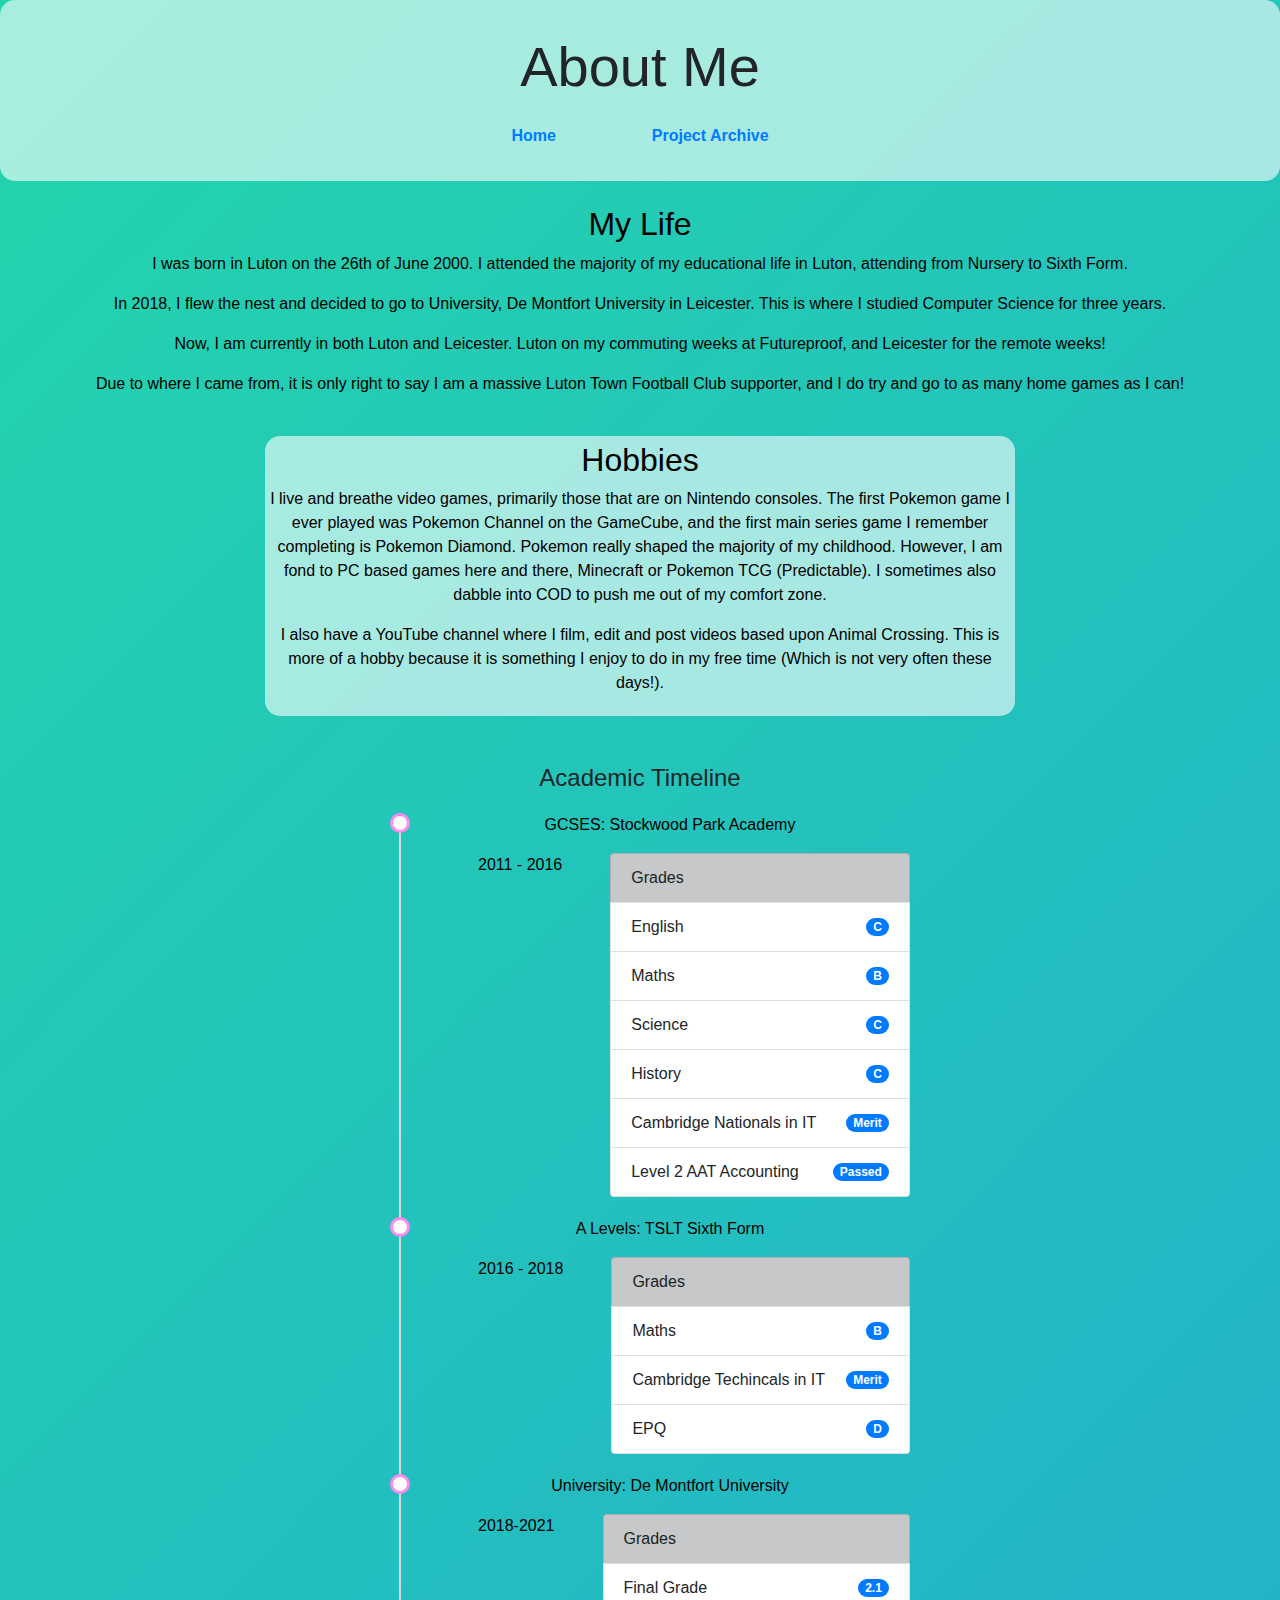
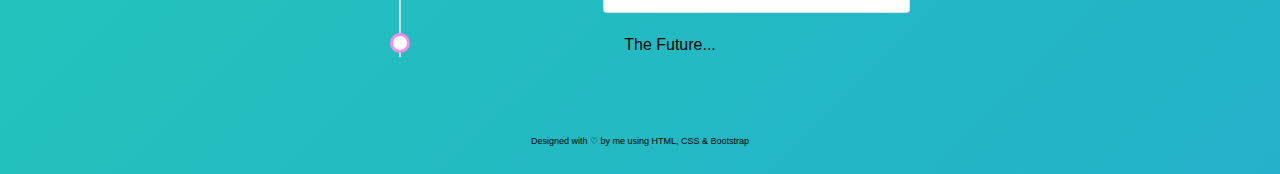
==== about-me.html @ 58d0bcf6 "changed h1 font weight, added new border style for about me page, tweaked sizing of original border " ====
<!DOCTYPE html>
<html lang="en">
<head>
    <meta charset="UTF-8">
    <meta http-equiv="X-UA-Compatible" content="IE=edge">
    <meta name="viewport" content="width=device-width, initial-scale=1.0">
    <link rel="shortcut icon" type="image/jpg" href="/imgs/favicon-two.png"/>
    <link rel="stylesheet" href="https://stackpath.bootstrapcdn.com/bootstrap/4.3.1/css/bootstrap.min.css" integrity="sha384-ggOyR0iXCbMQv3Xipma34MD+dH/1fQ784/j6cY/iJTQUOhcWr7x9JvoRxT2MZw1T" crossorigin="anonymous">
    <link rel="stylesheet" href="styles.css">
    <title>About Me</title>
</head>
<body>
    <header>
        <nav class="navbar-nav form-inline">
          <h1 class="display-4 p-2">About Me</h1>         
  
          <li class="nav-item form-inline">
            <a class="nav-link px-5" href="index.html">Home</a>
            <a class="nav-link px-5" href="previous-work.html">Project Archive</a>
          </li>

          </nav>
      </header> 
    <main>
        <section class="py-4">
            <h2>My Life</h2>
            <p>I was born in Luton on the 26th of June 2000. I attended the majority of my educational life in Luton, attending from Nursery to Sixth Form.</p>
            <p>In 2018, I flew the nest and decided to go to University, De Montfort University in Leicester. This is where I studied Computer Science for three years.</p>
            <p>Now, I am currently in both Luton and Leicester. Luton on my commuting weeks at Futureproof, and Leicester for the remote weeks!</p>
            <p>Due to where I came from, it is only right to say I am a massive Luton Town Football Club supporter, and I do try and go to as many home games as I can!</p>
        </section>
        <section class="bordered-section-xl">
            <h2>Hobbies</h2>
            <p>I live and breathe video games, primarily those that are on Nintendo consoles. The first Pokemon game I ever played was Pokemon Channel on the GameCube, and the first main series game I remember completing is Pokemon Diamond. Pokemon really shaped the majority of my childhood. However, I am fond to PC based games here and there, Minecraft or Pokemon TCG (Predictable). I sometimes also dabble into COD to push me out of my comfort zone.</p>
            <p>I also have a YouTube channel where I film, edit and post videos based upon Animal Crossing. This is more of a hobby because it is something I enjoy to do in my free time (Which is not very often these days!).</p>
        </section>
        <section>
            <div class="container mt-5 mb-5">
                <div class="row">
                    <div class="col-md-6 offset-md-3">
                        <h4>Academic Timeline</h4>
                        <ul class="timeline">
                            <li>
                                <p>GCSES: Stockwood Park Academy</p>
                                <p class="float-left px-5">2011 - 2016</p>
                                <ul class="list-group">
                                    <li class="list-group-item list-group-item-dark d-flex justify-content-between align-items-center">
                                      Grades
                                    </li>
                                    <li class="list-group-item d-flex justify-content-between align-items-center">
                                      English
                                      <span class="badge badge-primary badge-pill">C</span>
                                    </li>
                                    <li class="list-group-item d-flex justify-content-between align-items-center">
                                      Maths
                                      <span class="badge badge-primary badge-pill">B</span>
                                    </li>
                                    <li class="list-group-item d-flex justify-content-between align-items-center">
                                        Science
                                        <span class="badge badge-primary badge-pill">C</span>
                                      </li>
                                      <li class="list-group-item d-flex justify-content-between align-items-center">
                                        History
                                        <span class="badge badge-primary badge-pill">C</span>
                                      </li>
                                      <li class="list-group-item d-flex justify-content-between align-items-center">
                                        Cambridge Nationals in IT
                                        <span class="badge badge-primary badge-pill">Merit</span>
                                      </li>
                                      <li class="list-group-item d-flex justify-content-between align-items-center">
                                        Level 2 AAT Accounting
                                        <span class="badge badge-primary badge-pill">Passed</span>
                                      </li>
                                </ul>
                            </li>
                            <li>
                                <p>A Levels: TSLT Sixth Form</p>
                                <p class="float-left px-5">2016 - 2018</p>
                                <ul class="list-group">
                                    <li class="list-group-item list-group-item-dark d-flex justify-content-between align-items-center">
                                      Grades
                                    </li>
                                    <li class="list-group-item d-flex justify-content-between align-items-center">
                                      Maths
                                      <span class="badge badge-primary badge-pill">B</span>
                                    </li>
                                      <li class="list-group-item d-flex justify-content-between align-items-center">
                                        Cambridge Techincals in IT
                                        <span class="badge badge-primary badge-pill">Merit</span>
                                    </li>
                                    <li class="list-group-item d-flex justify-content-between align-items-center">
                                        EPQ
                                        <span class="badge badge-primary badge-pill">D</span>
                                      </li>
                                </ul>
                            </li>
                            <li>
                                <p>University: De Montfort University</p>
                                <p class="float-left px-5">2018-2021</p>
                                <ul class="list-group">
                                    <li class="list-group-item list-group-item-dark d-flex justify-content-between align-items-center">
                                      Grades
                                    </li>
                                    <li class="list-group-item d-flex justify-content-between align-items-center">
                                      Final Grade
                                      <span class="badge badge-primary badge-pill">2.1</span>
                                    </li>
                                </ul>
                            </li>
                            <li>
                                <p>The Future...</p>
                            </li>
                        </ul>
                    </div>
                </div>
            </div>
        </section>
    </main>
    <footer>
        <p>Designed with ♡ by me using HTML, CSS & Bootstrap</p>
      </footer>
</body>
</html>
---- styles.css ----
/* text imports */

@import url('https://fonts.googleapis.com/css2?family=Montserrat:wght@300&display=swap');
@import url('https://fonts.googleapis.com/css2?family=Pangolin&display=swap');
@import url('https://fonts.googleapis.com/css2?family=Urbanist:wght@300&display=swap');

/* general styling for images and text */

* {
  box-sizing: border-box;
}

.selfie {
    width: 150px;
    border: 5px dotted #ffffff;
    border-radius: 50%;
}

h1 {
  font-weight: lighter;
}

h2, p, .menu {
    color: black;
}

header {
    background-color: #ffffff9a;
    font-weight: bolder;
    border-radius: 15px;
    padding: 25px;
    text-align: left;
}

/* Hover Classes for name logo */

.hoverDiv {
  position: relative;
  font-size: 45px;
  font-family: Pangolin;
  font-weight: 900;
  color: #ffffff;
}

.hoverDiv div:hover {
  color: #ffffff;
  text-shadow: 0 0.1vmin 0 #dba1a1, 0 0.2vmin 0 #d89999, 0 0.3vmin 0 #d59292,
    0 0.4vmin 0 #d28a8a, 0 0.5vmin 0 #cf8383, 0 0.6vmin 0 #cd7c7c,
    0 0.7vmin 0 #ca7474, 0 0.8vmin 0 #c76d6d, 0 0 0.5vmin rgb(230 139 139 / 5%),
    0 -0.1vmin 0.3vmin rgb(230 139 139 / 20%),
    0 0.9vmin 9vmin rgb(230 139 139 / 30%),
    0 1.2vmin 1.2vmin rgb(230 139 139 / 30%),
    0 1.5vmin 1.5vmin rgb(230 139 139 / 30%);
}

.hoverDiv {
  display: flex;
  cursor: pointer;
}

.hoverDiv div {
  color: #ffffff;
  min-width: 0.2em;
  transform: translateY(0);
  transition: transform 300ms ease-in-out, text-shadow 300ms ease-in-out,
    color 300ms ease-in-out;
  text-shadow: 0 0 0 #dba1a1, 0 0 0 #d89999, 0 0 0 #d59292, 0 0 0 #d28a8a,
    0 0 0 #cf8383, 0 0 0 #cd7c7c, 0 0 0 #ca7474, 0 0 0 #c76d6d,
    0 0 0 rgb(230 139 139 / 5%), 0 0 0 rgb(230 139 139 / 20%),
    0 0 0 rgb(230 139 139 / 30%), 0 0 0 rgb(230 139 139 / 30%),
    0 0 0 rgb(230 139 139 / 30%);
}

.hoverDiv div:hover {
  transform: translateY(-0.8vmin);
}

.menu {
    text-align: right;
}

body {
    text-align: center;
    align-items: center;
    background: linear-gradient(-45deg, #ee7752, #e73c7e, #23a6d5, #23d5ab);
  	background-size: 400% 400%;
	  animation: gradient 15s ease infinite;
}

/* Adds Gradient features to background */
@keyframes gradient {
	0% {
		background-position: 0% 50%;
	}
	50% {
		background-position: 100% 50%;
	}
	100% {
		background-position: 0% 50%;
	}
}

/* Adds Brand Logo Images */
.fa {
    padding: 20px;
    font-size: 100px;
    width: 60px;
    text-align: center;
    text-decoration: none;
    border-radius: 50%;
  }
  
  /* Adds hover effect */
.fa:hover {
    opacity: 0.7;
    transition: 0.5;
    text-decoration: none;
  }

  /* LinkedIn */
.fa-linkedin {
    color: #0072b1;
    background: white;
  }
  
  /* Youtube */
.fa-youtube {
    color: #FF0000;
    background: white;
  }

  /* GitHub */
  .fa-github {
    color: #4078c0;
    background: white;
  }

  /* Instagram */
  .fa-instagram {
    background: white;
  }
  
  /* Sectioning */
  .bordered-section {
    background-color: #ffffff9a;
    border-radius: 15px;
    padding: 5px;
    width: 500px;
    margin: auto;
  }

  .bordered-section-xl {
    background-color: #ffffff9a;
    border-radius: 15px;
    padding: 5px;
    width: 750px;
    margin: auto;
  }

  /* Table CSS */
  table, td, th, tr {
    font-family: 'Montserrat', sans-serif;
  }

  table, th, td {
    padding: 10px;
    border: 0.5px solid black;
    border-collapse: collapse;
  }

  th {
    text-align: left;
  }

  .center {
    margin-left: auto;
    margin-right: auto;
  }

  /* Timeline CSS */

  ul.timeline {
    list-style-type: none;
    position: relative;
}

  ul.timeline:before {
    content: ' ';
    background: #d4d9df;
    display: inline-block;
    position: absolute;
    left: 29px;
    width: 2px;
    height: 100%;
    z-index: 400;
}
  
  ul.timeline > li {
    margin: 20px 0;
    padding-left: 20px;
}

  ul.timeline > li:before {
    content: ' ';
    background: white;
    display: inline-block;
    position: absolute;
    border-radius: 50%;
    border: 3px solid #ff27e28a;
    left: 20px;
    width: 20px;
    height: 20px;
    z-index: 400;
}
  /* footer */

  footer {
    padding: 10px;
    font-size: xx-small;
  }



/* styles for portrait viewing */  

@media only screen and (orientation: portrait) {


/* styles for landscape viewing */  

@media only screen and (orientation: landscape) {

  .fa {
    width: 200px;
    border-radius: 0;
  }

  .bordered-section {
  padding: 50px;
  }

  section {
    padding: 50px;
  }

}

/* styles specifically for screens less than 768px (most mobiles) */  

@media only screen and (min-width: 768px) {
  
  .selfie { 
    width: 300px;
    border: 5px groove #ffffff;
  }

  .hoverDiv {
    position: relative;
    font-size: 60px;
    font-family: Pangolin;
    font-weight: 900;
  }

  .fa {
    width: 200px;
    border-radius: 0;
  }

  .bordered-section {
    padding: 20px;
  }

  section {
    padding: 30px;
  }
}

}
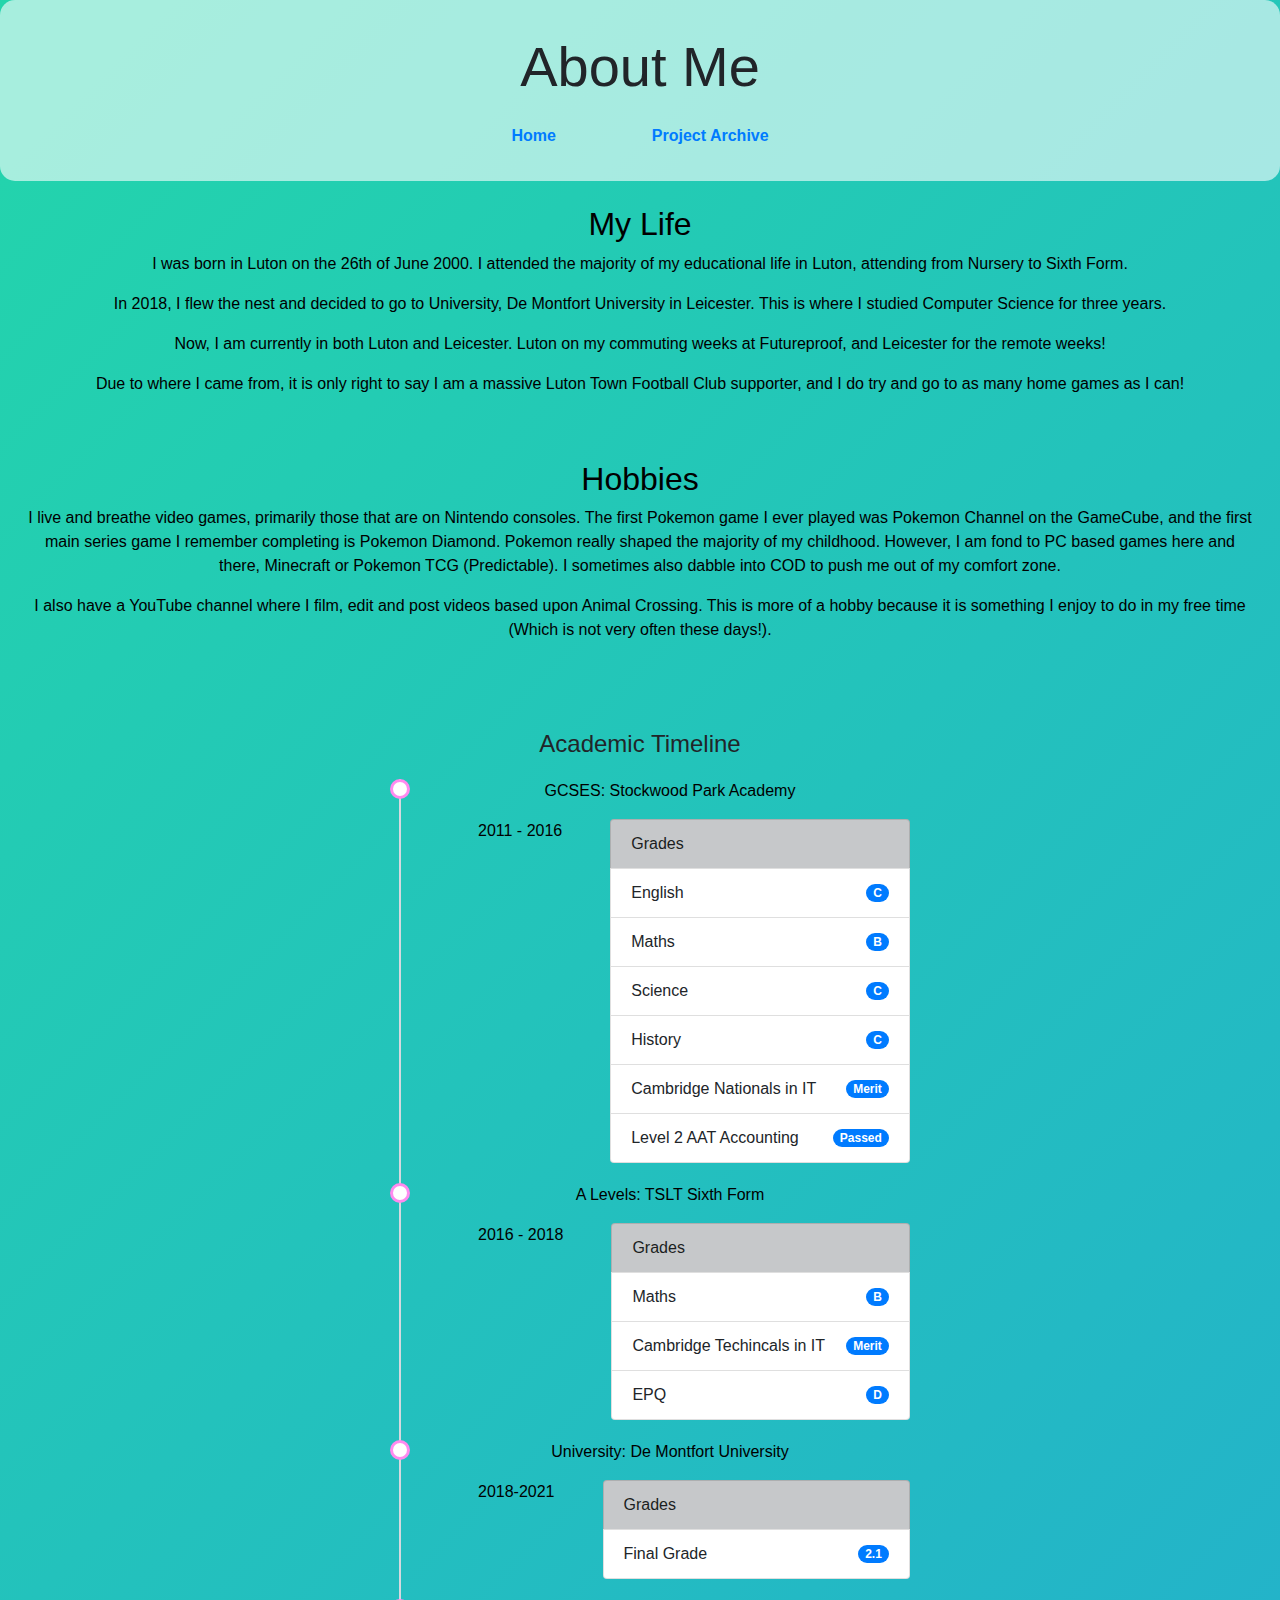
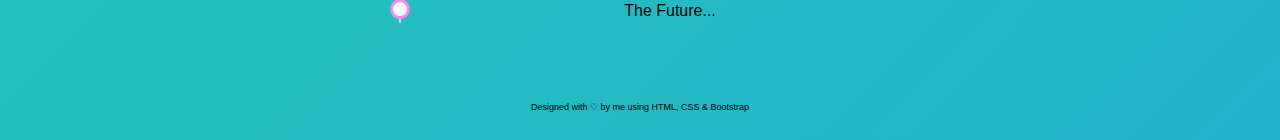
==== commit 5d83bf9d: "fixed mobile styling for about me page" ====
--- a/about-me.html
+++ b/about-me.html
@@ -22,14 +22,14 @@
           </nav>
       </header> 
     <main>
-        <section class="py-4">
+        <section class="p-4">
             <h2>My Life</h2>
             <p>I was born in Luton on the 26th of June 2000. I attended the majority of my educational life in Luton, attending from Nursery to Sixth Form.</p>
             <p>In 2018, I flew the nest and decided to go to University, De Montfort University in Leicester. This is where I studied Computer Science for three years.</p>
             <p>Now, I am currently in both Luton and Leicester. Luton on my commuting weeks at Futureproof, and Leicester for the remote weeks!</p>
             <p>Due to where I came from, it is only right to say I am a massive Luton Town Football Club supporter, and I do try and go to as many home games as I can!</p>
-        </section>
-        <section class="bordered-section-xl">
+          </section>
+          <section class="p-4">
             <h2>Hobbies</h2>
             <p>I live and breathe video games, primarily those that are on Nintendo consoles. The first Pokemon game I ever played was Pokemon Channel on the GameCube, and the first main series game I remember completing is Pokemon Diamond. Pokemon really shaped the majority of my childhood. However, I am fond to PC based games here and there, Minecraft or Pokemon TCG (Predictable). I sometimes also dabble into COD to push me out of my comfort zone.</p>
             <p>I also have a YouTube channel where I film, edit and post videos based upon Animal Crossing. This is more of a hobby because it is something I enjoy to do in my free time (Which is not very often these days!).</p>
@@ -42,7 +42,7 @@
                         <ul class="timeline">
                             <li>
                                 <p>GCSES: Stockwood Park Academy</p>
-                                <p class="float-left px-5">2011 - 2016</p>
+                                <p class="d-none d-lg-block float-left px-5">2011 - 2016</p>
                                 <ul class="list-group">
                                     <li class="list-group-item list-group-item-dark d-flex justify-content-between align-items-center">
                                       Grades
@@ -75,7 +75,7 @@
                             </li>
                             <li>
                                 <p>A Levels: TSLT Sixth Form</p>
-                                <p class="float-left px-5">2016 - 2018</p>
+                                <p class="d-none d-lg-block float-left px-5">2016 - 2018</p>
                                 <ul class="list-group">
                                     <li class="list-group-item list-group-item-dark d-flex justify-content-between align-items-center">
                                       Grades
@@ -96,7 +96,7 @@
                             </li>
                             <li>
                                 <p>University: De Montfort University</p>
-                                <p class="float-left px-5">2018-2021</p>
+                                <p class="d-none d-lg-block float-left px-5">2018-2021</p>
                                 <ul class="list-group">
                                     <li class="list-group-item list-group-item-dark d-flex justify-content-between align-items-center">
                                       Grades
--- a/styles.css
+++ b/styles.css
@@ -226,53 +226,54 @@
 @media only screen and (orientation: portrait) {
 
 
-/* styles for landscape viewing */  
-
-@media only screen and (orientation: landscape) {
-
-  .fa {
-    width: 200px;
-    border-radius: 0;
-  }
-
-  .bordered-section {
-  padding: 50px;
-  }
-
-  section {
+  /* styles for landscape viewing */  
+
+  @media only screen and (orientation: landscape) {
+
+    .fa {
+      width: 200px;
+      border-radius: 0;
+    }
+
+    .bordered-section {
     padding: 50px;
-  }
-
-}
-
-/* styles specifically for screens less than 768px (most mobiles) */  
-
-@media only screen and (min-width: 768px) {
-  
-  .selfie { 
-    width: 300px;
-    border: 5px groove #ffffff;
-  }
-
-  .hoverDiv {
-    position: relative;
-    font-size: 60px;
-    font-family: Pangolin;
-    font-weight: 900;
-  }
-
-  .fa {
-    width: 200px;
-    border-radius: 0;
-  }
-
-  .bordered-section {
-    padding: 20px;
-  }
-
-  section {
-    padding: 30px;
-  }
-}
-
-}
+    }
+
+    section {
+      padding: 50px;
+    }
+
+  }
+
+  /* styles specifically for screens less than 768px (most mobiles) */  
+
+  @media only screen and (min-width: 768px) {
+    
+    .selfie { 
+      width: 300px;
+      border: 5px groove #ffffff;
+    }
+
+    .hoverDiv {
+      position: relative;
+      font-size: 60px;
+      font-family: Pangolin;
+      font-weight: 900;
+    }
+
+    .fa {
+      width: 200px;
+      border-radius: 0;
+    }
+
+    .bordered-section {
+      padding: 20px;
+    }
+
+    section {
+      padding: 30px;
+    }
+
+  }
+
+}
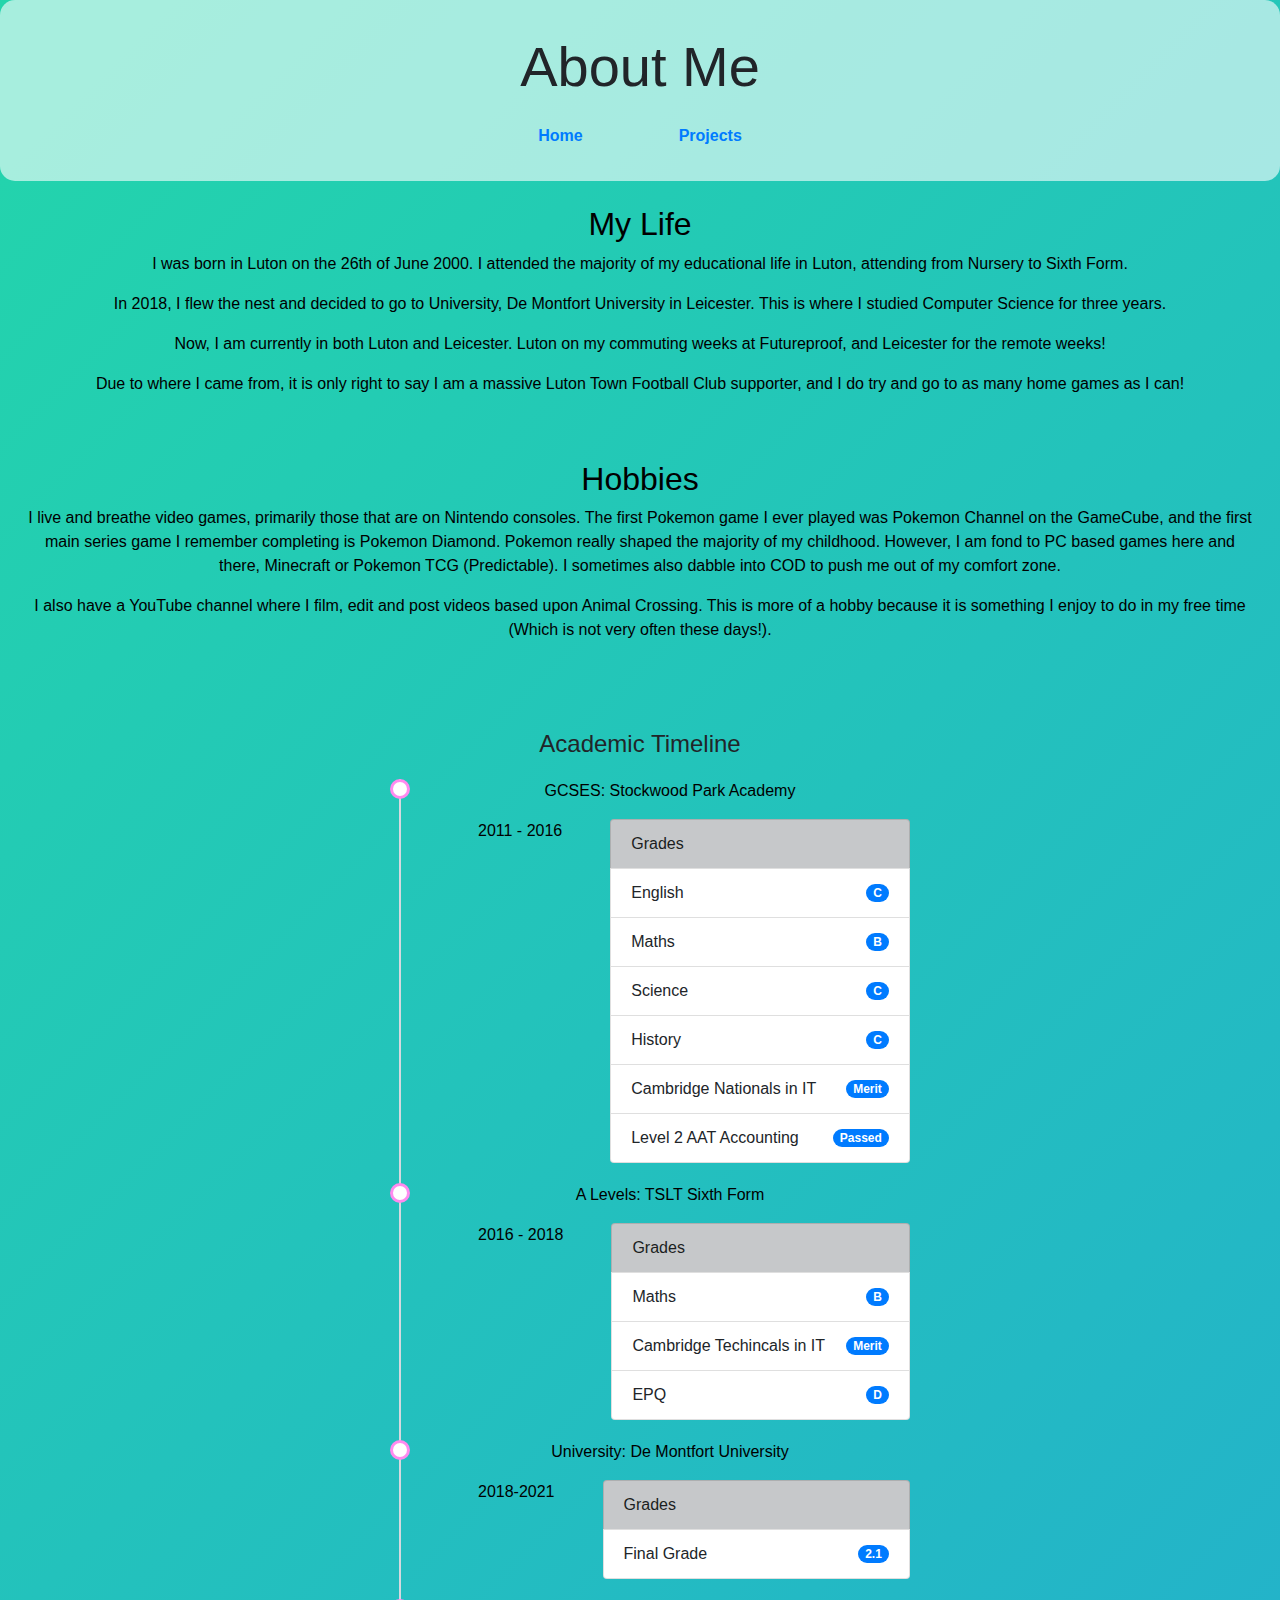
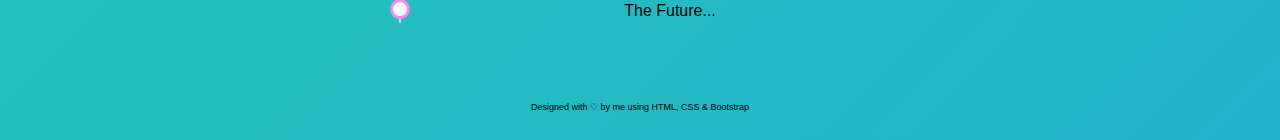
==== commit 92233028: "fixed header a href placements on mobile" ====
--- a/about-me.html
+++ b/about-me.html
@@ -12,11 +12,11 @@
 <body>
     <header>
         <nav class="navbar-nav form-inline">
-          <h1 class="display-4 p-2">About Me</h1>         
+          <h1 class="display-4 p-2 text-center">About Me</h1>         
   
           <li class="nav-item form-inline">
             <a class="nav-link px-5" href="index.html">Home</a>
-            <a class="nav-link px-5" href="previous-work.html">Project Archive</a>
+            <a class="nav-link px-5" href="previous-work.html">Projects</a>
           </li>
 
           </nav>
--- a/styles.css
+++ b/styles.css
@@ -225,55 +225,54 @@
 
 @media only screen and (orientation: portrait) {
 
+  .minimise {
+    font-size: small;
+  }
+
 
   /* styles for landscape viewing */  
 
   @media only screen and (orientation: landscape) {
+
+    .bordered-section {
+    padding: 50px;
+    }
+
+  }
+
+  /* styles specifically for screens less than 768px (most mobiles) */  
+
+  @media only screen and (min-width: 768px) {
+
+    header {
+      background-color: #ffffff9a;
+      font-weight: bolder;
+      border-radius: 15px;
+      padding: 25px;
+    }
+
+    .selfie { 
+      width: 300px;
+      border: 5px dotted #ffffff;
+      border-radius: 50%;
+    }
 
     .fa {
       width: 200px;
       border-radius: 0;
     }
 
-    .bordered-section {
-    padding: 50px;
-    }
-
-    section {
-      padding: 50px;
-    }
-
-  }
-
-  /* styles specifically for screens less than 768px (most mobiles) */  
-
-  @media only screen and (min-width: 768px) {
-    
-    .selfie { 
-      width: 300px;
-      border: 5px groove #ffffff;
-    }
-
-    .hoverDiv {
-      position: relative;
-      font-size: 60px;
-      font-family: Pangolin;
-      font-weight: 900;
-    }
-
-    .fa {
-      width: 200px;
-      border-radius: 0;
-    }
-
-    .bordered-section {
-      padding: 20px;
-    }
-
     section {
       padding: 30px;
     }
 
-  }
-
-}
+    .display {
+      display: flex;
+      flex-direction: row;
+      flex-wrap: wrap;
+      justify-content: center;
+  }
+
+  }
+
+}
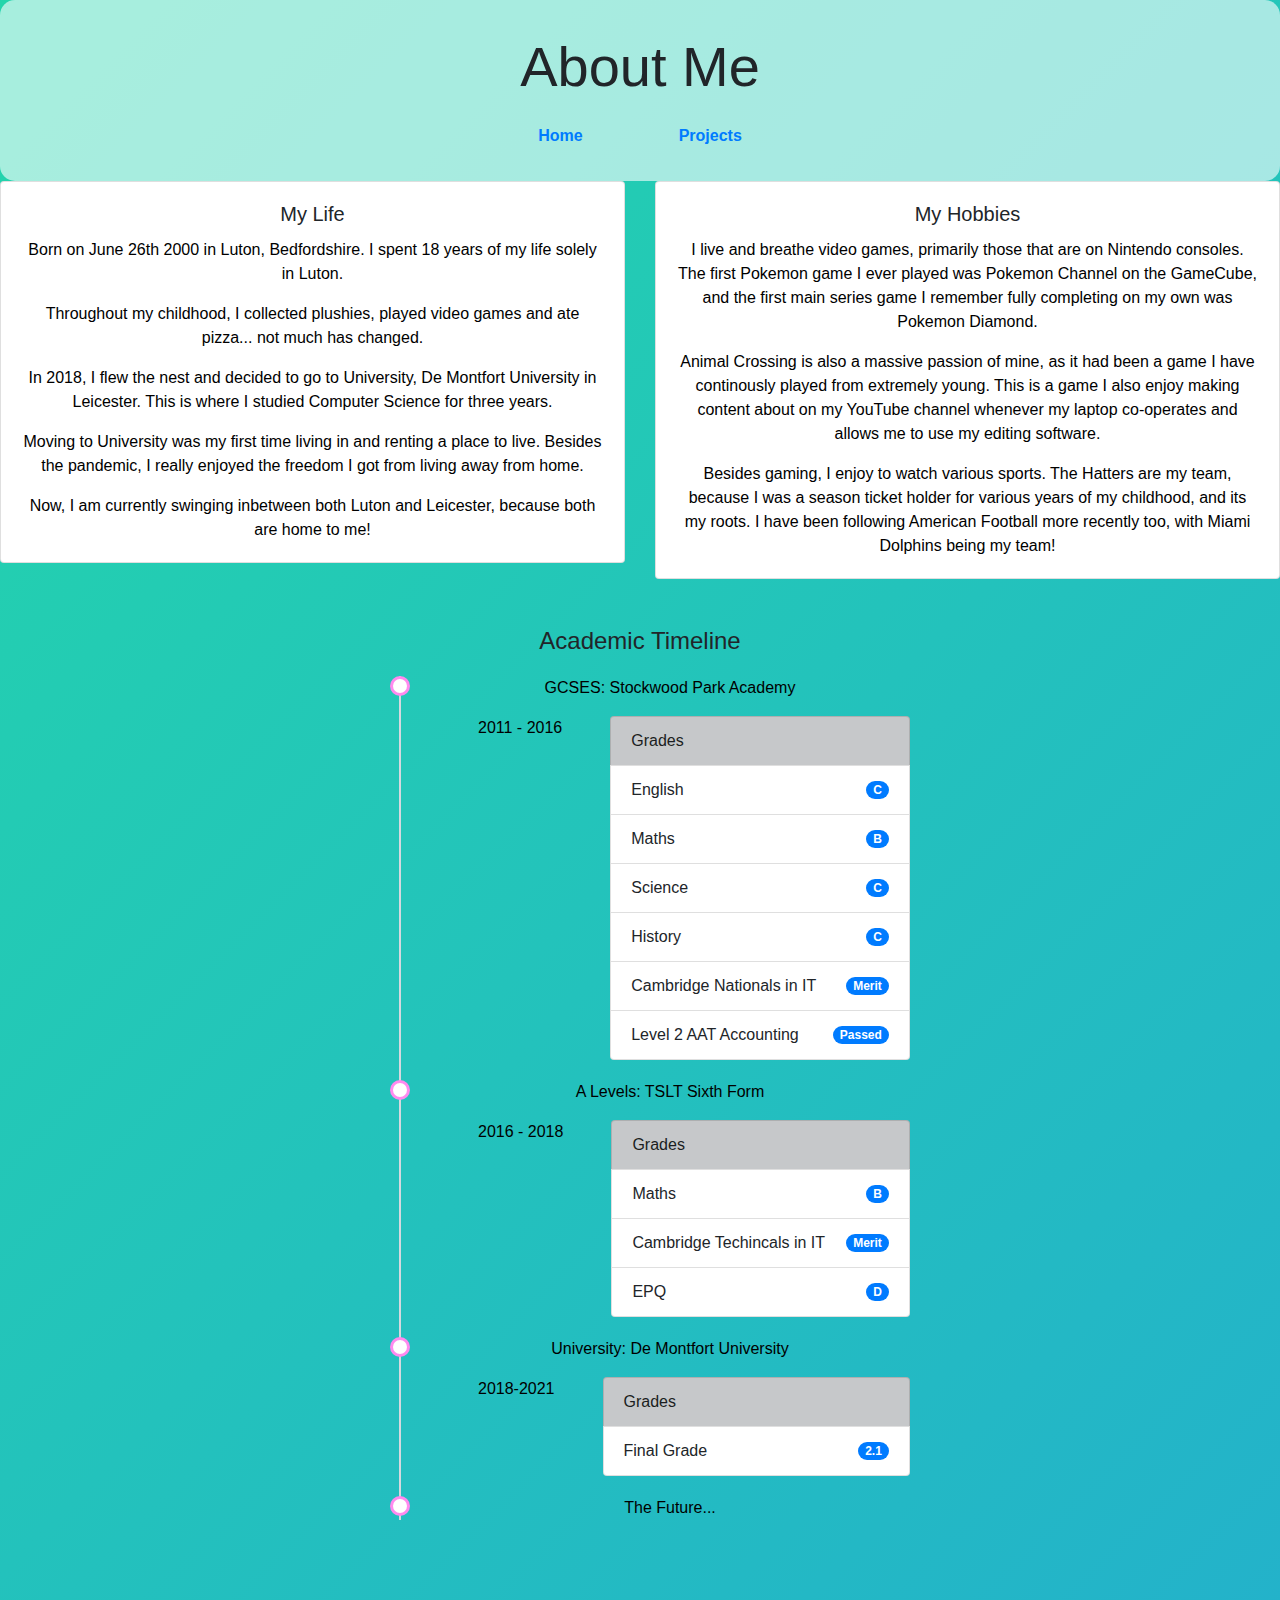
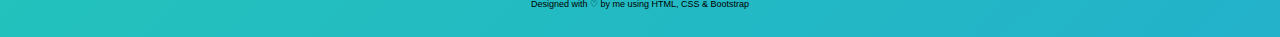
==== commit ec4f4817: "added my life and my hobbies into cards" ====
--- a/about-me.html
+++ b/about-me.html
@@ -22,18 +22,30 @@
           </nav>
       </header> 
     <main>
-        <section class="p-4">
-            <h2>My Life</h2>
-            <p>I was born in Luton on the 26th of June 2000. I attended the majority of my educational life in Luton, attending from Nursery to Sixth Form.</p>
-            <p>In 2018, I flew the nest and decided to go to University, De Montfort University in Leicester. This is where I studied Computer Science for three years.</p>
-            <p>Now, I am currently in both Luton and Leicester. Luton on my commuting weeks at Futureproof, and Leicester for the remote weeks!</p>
-            <p>Due to where I came from, it is only right to say I am a massive Luton Town Football Club supporter, and I do try and go to as many home games as I can!</p>
-          </section>
-          <section class="p-4">
-            <h2>Hobbies</h2>
-            <p>I live and breathe video games, primarily those that are on Nintendo consoles. The first Pokemon game I ever played was Pokemon Channel on the GameCube, and the first main series game I remember completing is Pokemon Diamond. Pokemon really shaped the majority of my childhood. However, I am fond to PC based games here and there, Minecraft or Pokemon TCG (Predictable). I sometimes also dabble into COD to push me out of my comfort zone.</p>
-            <p>I also have a YouTube channel where I film, edit and post videos based upon Animal Crossing. This is more of a hobby because it is something I enjoy to do in my free time (Which is not very often these days!).</p>
-        </section>
+        <div class="row">
+          <div class="col-sm-6">
+            <div class="card">
+              <div class="card-body">
+                <h5 class="card-title">My Life</h5>
+                <p class="card-text">Born on June 26th 2000 in Luton, Bedfordshire. I spent 18 years of my life solely in Luton.</p>
+                <p class="card-text">Throughout my childhood, I collected plushies, played video games and ate pizza... not much has changed.</p>
+                <p class="card-text">In 2018, I flew the nest and decided to go to University, De Montfort University in Leicester. This is where I studied Computer Science for three years.</p>
+                <p class="card-text">Moving to University was my first time living in and renting a place to live. Besides the pandemic, I really enjoyed the freedom I got from living away from home.</p>
+                <p class="card-text">Now, I am currently swinging inbetween both Luton and Leicester, because both are home to me!</p>
+              </div>
+            </div>
+          </div>
+          <div class="col-sm-6">
+            <div class="card">
+              <div class="card-body">
+                <h5 class="card-title">My Hobbies</h5>
+                <p class="card-text">I live and breathe video games, primarily those that are on Nintendo consoles. The first Pokemon game I ever played was Pokemon Channel on the GameCube, and the first main series game I remember fully completing on my own was Pokemon Diamond.</p>
+                <p class="card-text">Animal Crossing is also a massive passion of mine, as it had been a game I have continously played from extremely young. This is a game I also enjoy making content about on my YouTube channel whenever my laptop co-operates and allows me to use my editing software.</p>
+                <p class="card-text">Besides gaming, I enjoy to watch various sports. The Hatters are my team, because I was a season ticket holder for various years of my childhood, and its my roots. I have been following American Football more recently too, with Miami Dolphins being my team!</p>
+              </div>
+            </div>
+          </div>
+        </div>
         <section>
             <div class="container mt-5 mb-5">
                 <div class="row">
--- a/styles.css
+++ b/styles.css
@@ -101,43 +101,41 @@
 }
 
 /* Adds Brand Logo Images */
-.fa {
+  .fa {
     padding: 20px;
     font-size: 100px;
     width: 60px;
     text-align: center;
     text-decoration: none;
     border-radius: 50%;
+    background: white;
   }
   
   /* Adds hover effect */
-.fa:hover {
+  .fa:hover {
     opacity: 0.7;
     transition: 0.5;
-    text-decoration: none;
+    text-decoration: none;    
   }
 
   /* LinkedIn */
-.fa-linkedin {
+  .fa-linkedin {
     color: #0072b1;
-    background: white;
   }
   
   /* Youtube */
-.fa-youtube {
+  .fa-youtube, .fa-youtube:hover {
     color: #FF0000;
-    background: white;
+  }
+
+  /* Instagram */
+  .fa-instagram, .fa-instagram:hover {
+    color: black;
   }
 
   /* GitHub */
   .fa-github {
     color: #4078c0;
-    background: white;
-  }
-
-  /* Instagram */
-  .fa-instagram {
-    background: white;
   }
   
   /* Sectioning */
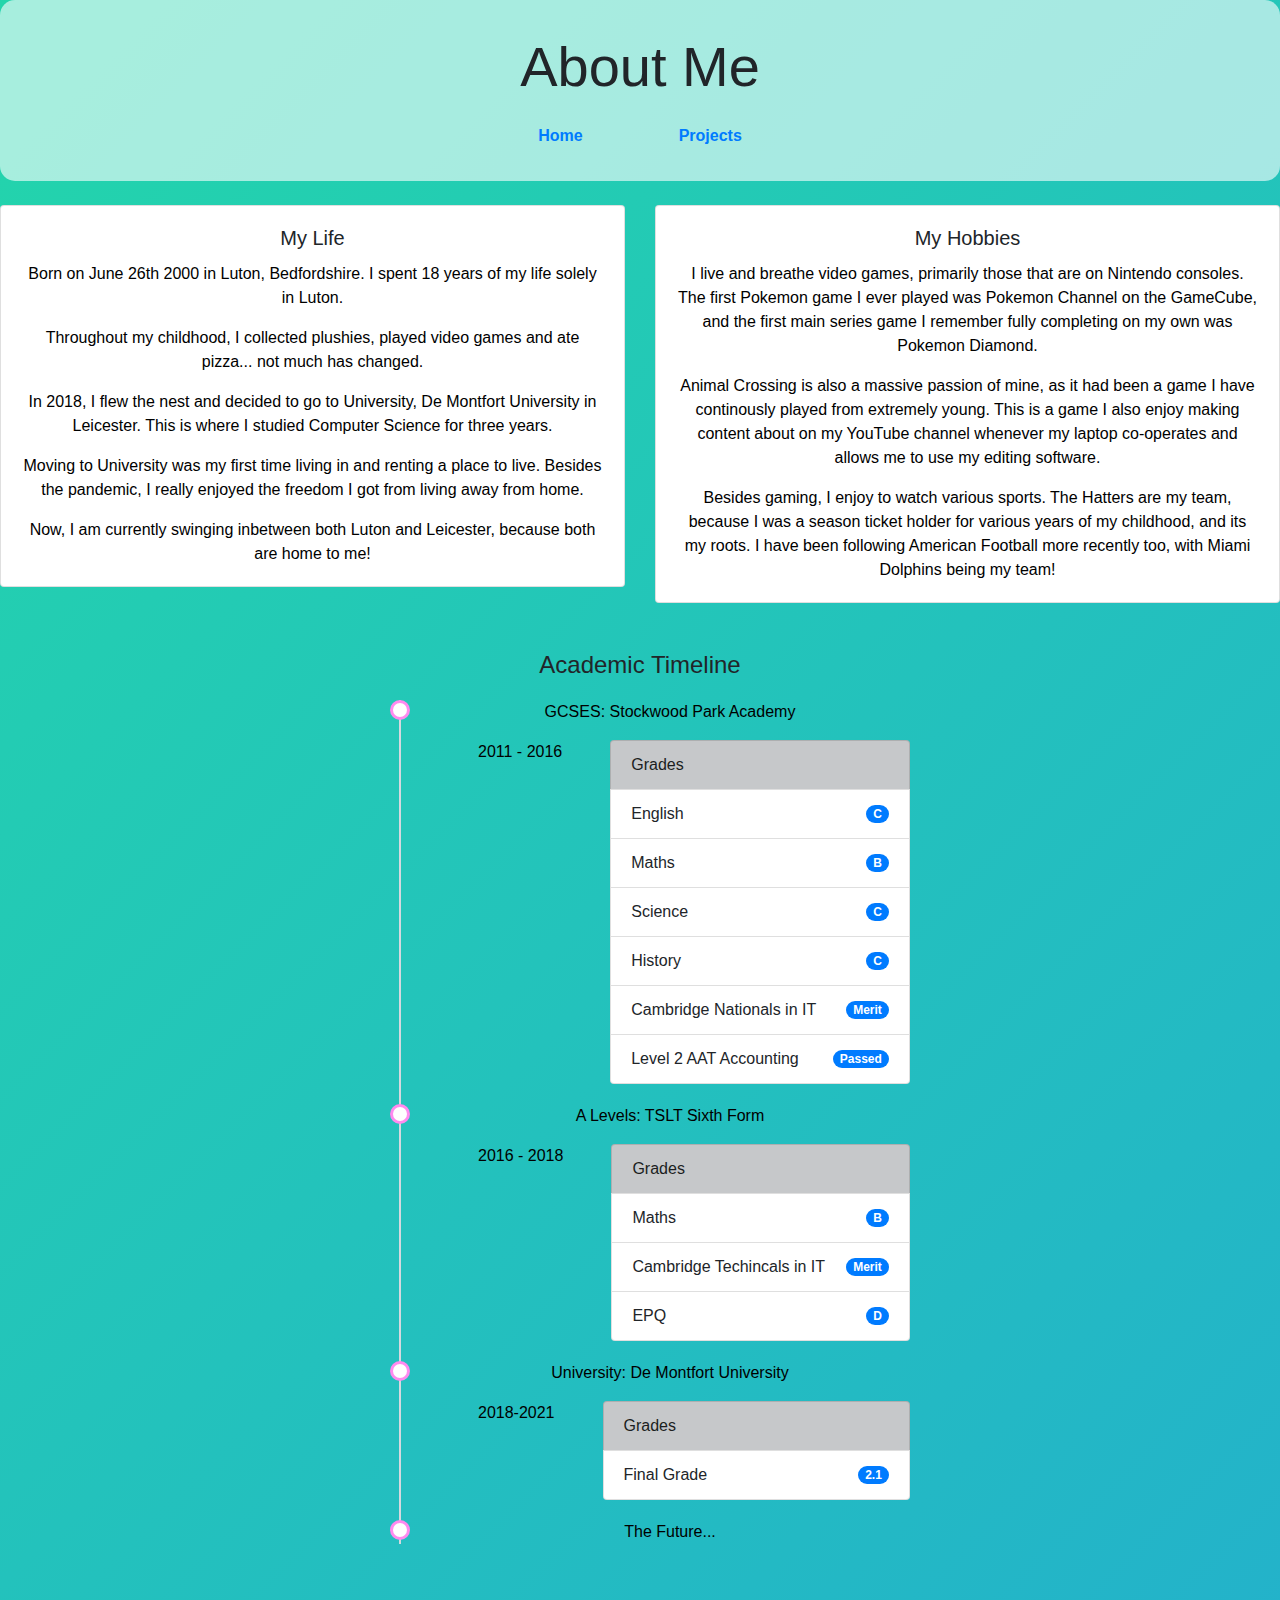
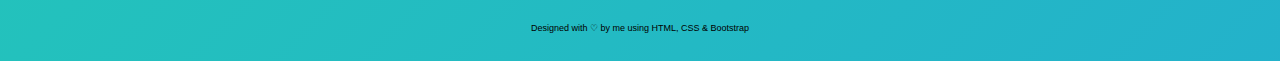
==== commit 3ff47c1e: "added break to move cards down from the nav bar" ====
--- a/about-me.html
+++ b/about-me.html
@@ -22,6 +22,7 @@
           </nav>
       </header> 
     <main>
+      <br/>
         <div class="row">
           <div class="col-sm-6">
             <div class="card">
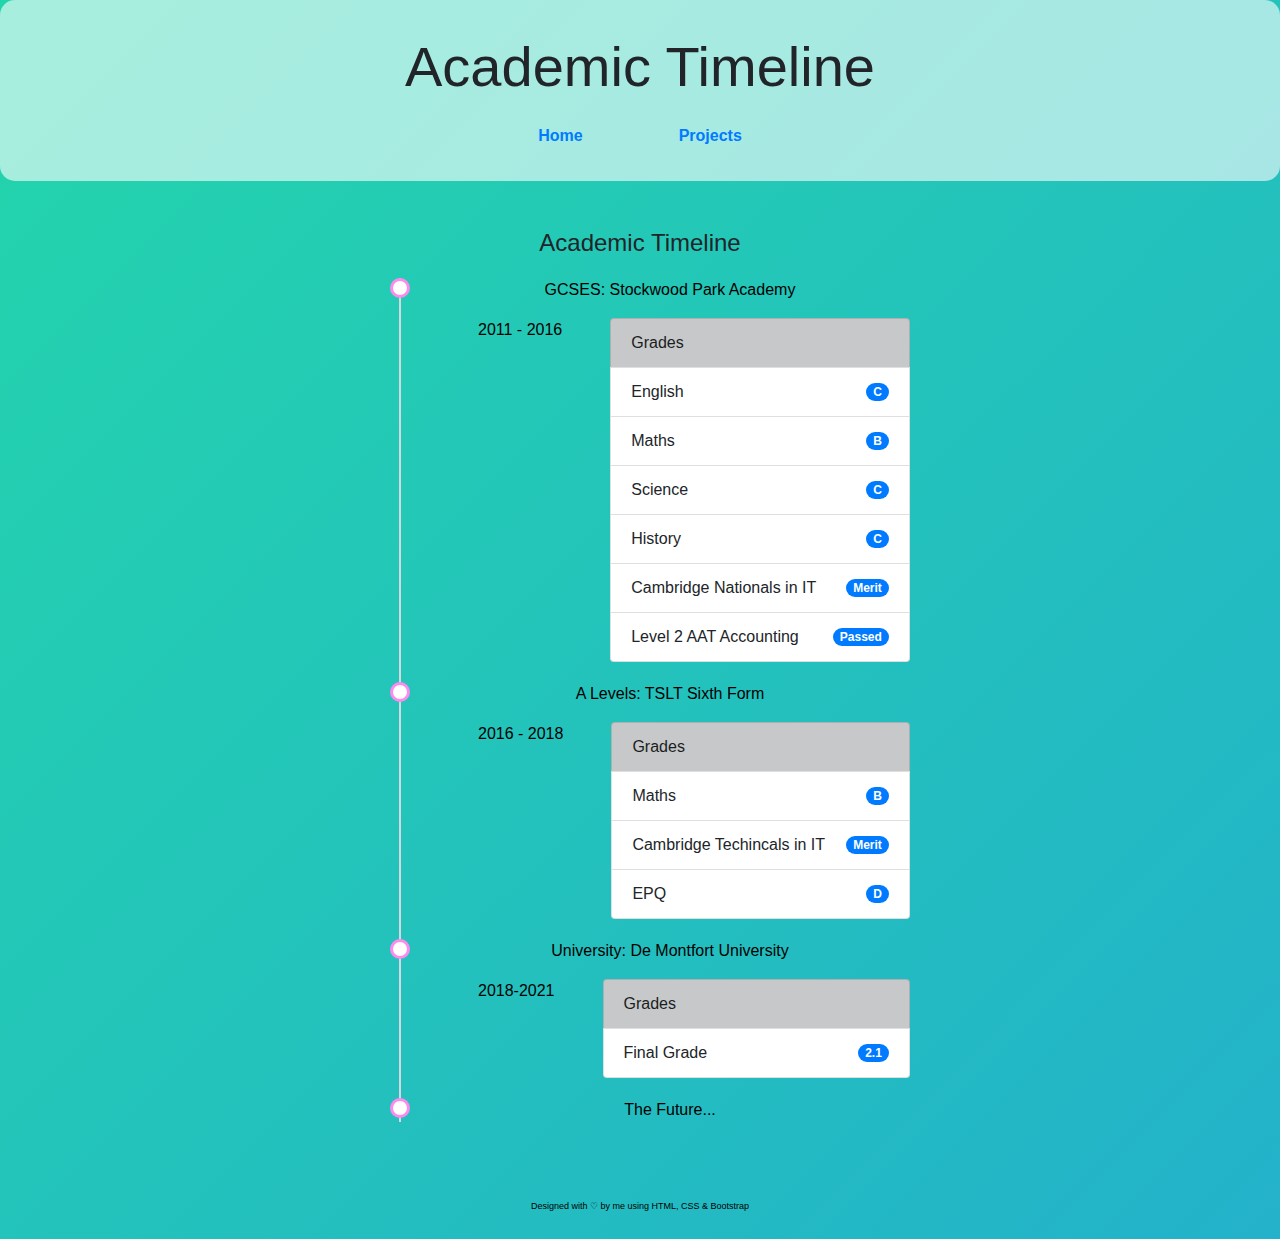
==== commit 13702224: "got rid of all the nonsense" ====
--- a/about-me.html
+++ b/about-me.html
@@ -12,7 +12,7 @@
 <body>
     <header>
         <nav class="navbar-nav form-inline">
-          <h1 class="display-4 p-2 text-center">About Me</h1>         
+          <h1 class="display-4 p-2 text-center">Academic Timeline</h1>         
   
           <li class="nav-item form-inline">
             <a class="nav-link px-5" href="index.html">Home</a>
@@ -22,31 +22,6 @@
           </nav>
       </header> 
     <main>
-      <br/>
-        <div class="row">
-          <div class="col-sm-6">
-            <div class="card">
-              <div class="card-body">
-                <h5 class="card-title">My Life</h5>
-                <p class="card-text">Born on June 26th 2000 in Luton, Bedfordshire. I spent 18 years of my life solely in Luton.</p>
-                <p class="card-text">Throughout my childhood, I collected plushies, played video games and ate pizza... not much has changed.</p>
-                <p class="card-text">In 2018, I flew the nest and decided to go to University, De Montfort University in Leicester. This is where I studied Computer Science for three years.</p>
-                <p class="card-text">Moving to University was my first time living in and renting a place to live. Besides the pandemic, I really enjoyed the freedom I got from living away from home.</p>
-                <p class="card-text">Now, I am currently swinging inbetween both Luton and Leicester, because both are home to me!</p>
-              </div>
-            </div>
-          </div>
-          <div class="col-sm-6">
-            <div class="card">
-              <div class="card-body">
-                <h5 class="card-title">My Hobbies</h5>
-                <p class="card-text">I live and breathe video games, primarily those that are on Nintendo consoles. The first Pokemon game I ever played was Pokemon Channel on the GameCube, and the first main series game I remember fully completing on my own was Pokemon Diamond.</p>
-                <p class="card-text">Animal Crossing is also a massive passion of mine, as it had been a game I have continously played from extremely young. This is a game I also enjoy making content about on my YouTube channel whenever my laptop co-operates and allows me to use my editing software.</p>
-                <p class="card-text">Besides gaming, I enjoy to watch various sports. The Hatters are my team, because I was a season ticket holder for various years of my childhood, and its my roots. I have been following American Football more recently too, with Miami Dolphins being my team!</p>
-              </div>
-            </div>
-          </div>
-        </div>
         <section>
             <div class="container mt-5 mb-5">
                 <div class="row">
@@ -131,6 +106,6 @@
     </main>
     <footer>
         <p>Designed with ♡ by me using HTML, CSS & Bootstrap</p>
-      </footer>
+    </footer>
 </body>
 </html>--- a/styles.css
+++ b/styles.css
@@ -10,10 +10,23 @@
   box-sizing: border-box;
 }
 
-.selfie {
-    width: 150px;
-    border: 5px dotted #ffffff;
-    border-radius: 50%;
+.polaroid {
+  padding: 10px 10px 45px 10px;
+  border: 1px solid #BFBFBF;
+  background-color: white;
+  box-shadow: 10px 10px 5px #bababa57
+}
+
+.tilt-right {
+  -ms-transform: rotate(7deg); /* IE 9 */
+  -webkit-transform: rotate(7deg); /* Safari */
+  transform: rotate(7deg);
+}
+
+.tilt-left {
+  -ms-transform: rotate(-8deg); /* IE 9 */
+  -webkit-transform: rotate(-8deg); /* Safari */
+  transform: rotate(-8deg);
 }
 
 h1 {
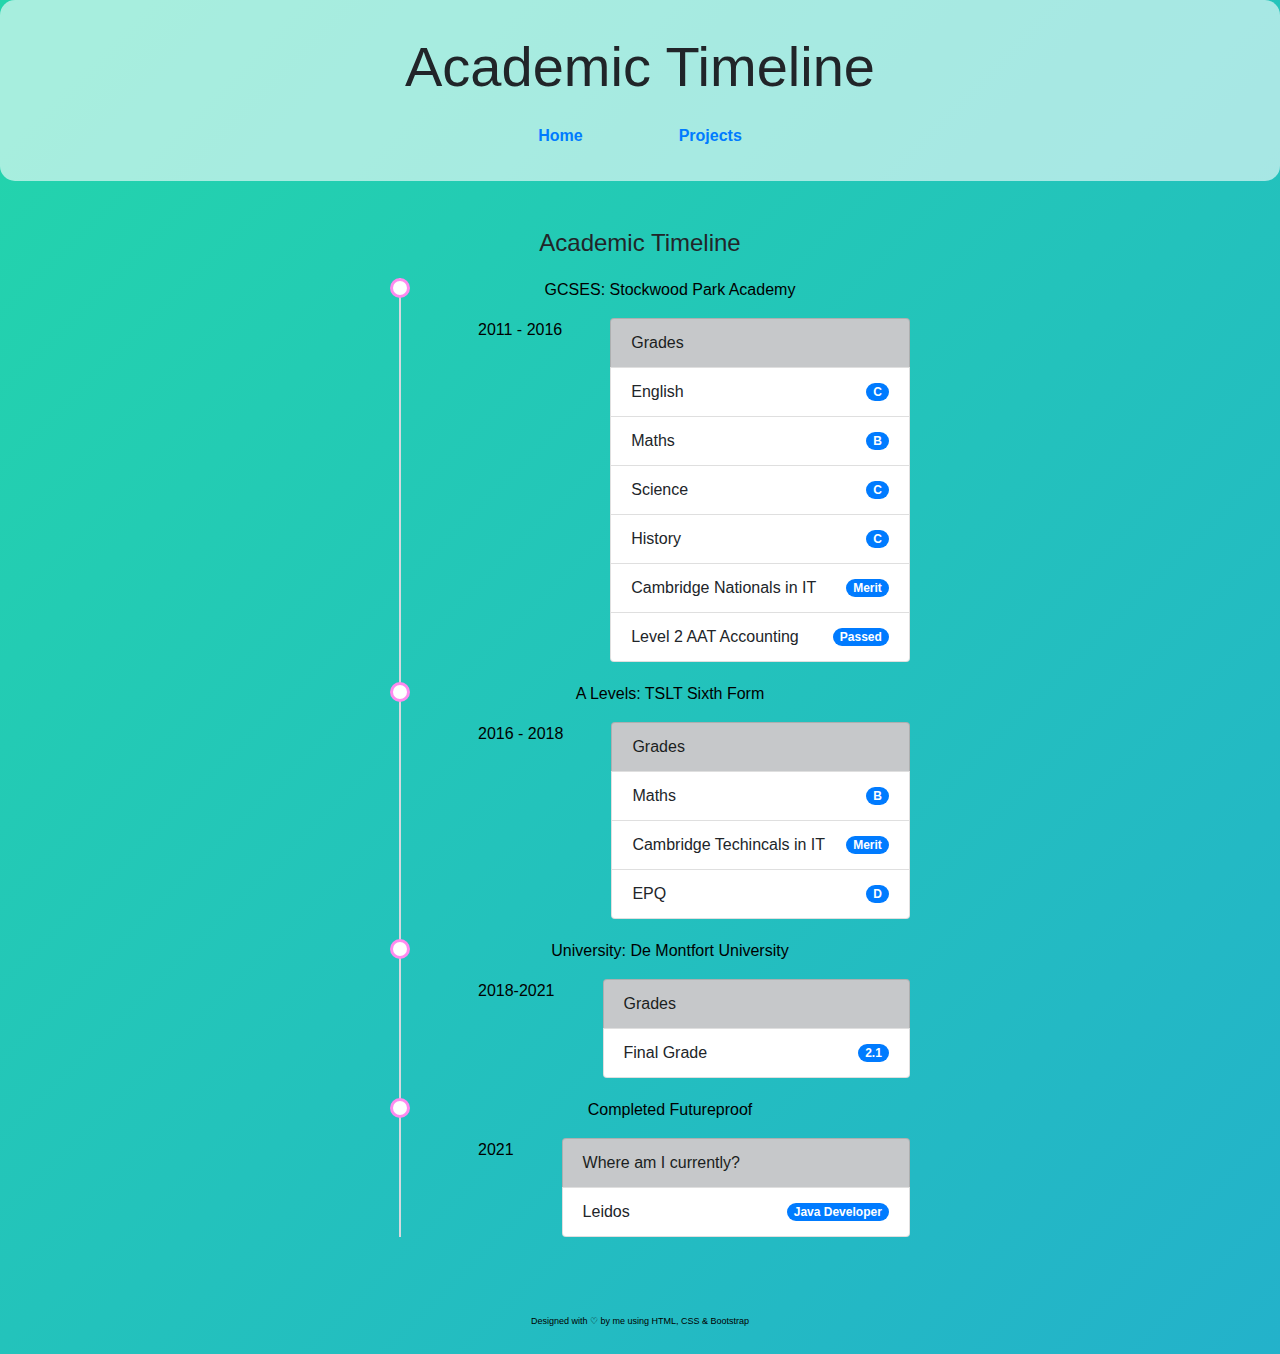
==== commit 92374f51: "fixed indenation on about me page and also added new section to TL" ====
--- a/about-me.html
+++ b/about-me.html
@@ -1,14 +1,14 @@
 <!DOCTYPE html>
 <html lang="en">
-<head>
-    <meta charset="UTF-8">
-    <meta http-equiv="X-UA-Compatible" content="IE=edge">
-    <meta name="viewport" content="width=device-width, initial-scale=1.0">
-    <link rel="shortcut icon" type="image/jpg" href="/imgs/favicon-two.png"/>
-    <link rel="stylesheet" href="https://stackpath.bootstrapcdn.com/bootstrap/4.3.1/css/bootstrap.min.css" integrity="sha384-ggOyR0iXCbMQv3Xipma34MD+dH/1fQ784/j6cY/iJTQUOhcWr7x9JvoRxT2MZw1T" crossorigin="anonymous">
-    <link rel="stylesheet" href="styles.css">
-    <title>About Me</title>
-</head>
+	<head>
+		<meta charset="UTF-8">
+		<meta http-equiv="X-UA-Compatible" content="IE=edge">
+		<meta name="viewport" content="width=device-width, initial-scale=1.0">
+		<link rel="shortcut icon" type="image/jpg" href="/imgs/favicon-two.png"/>
+		<link rel="stylesheet" href="https://stackpath.bootstrapcdn.com/bootstrap/4.3.1/css/bootstrap.min.css" integrity="sha384-ggOyR0iXCbMQv3Xipma34MD+dH/1fQ784/j6cY/iJTQUOhcWr7x9JvoRxT2MZw1T" crossorigin="anonymous">
+		<link rel="stylesheet" href="styles.css">
+		<title>About Me</title>
+	</head>
 <body>
     <header>
         <nav class="navbar-nav form-inline">
@@ -20,7 +20,7 @@
           </li>
 
           </nav>
-      </header> 
+    </header> 
     <main>
         <section>
             <div class="container mt-5 mb-5">
@@ -33,31 +33,31 @@
                                 <p class="d-none d-lg-block float-left px-5">2011 - 2016</p>
                                 <ul class="list-group">
                                     <li class="list-group-item list-group-item-dark d-flex justify-content-between align-items-center">
-                                      Grades
+                                      	Grades
                                     </li>
                                     <li class="list-group-item d-flex justify-content-between align-items-center">
-                                      English
-                                      <span class="badge badge-primary badge-pill">C</span>
+										English
+										<span class="badge badge-primary badge-pill">C</span>
                                     </li>
                                     <li class="list-group-item d-flex justify-content-between align-items-center">
-                                      Maths
-                                      <span class="badge badge-primary badge-pill">B</span>
+										Maths
+										<span class="badge badge-primary badge-pill">B</span>
                                     </li>
                                     <li class="list-group-item d-flex justify-content-between align-items-center">
-                                        Science
-                                        <span class="badge badge-primary badge-pill">C</span>
+											Science
+											<span class="badge badge-primary badge-pill">C</span>
                                       </li>
                                       <li class="list-group-item d-flex justify-content-between align-items-center">
-                                        History
-                                        <span class="badge badge-primary badge-pill">C</span>
+											History
+											<span class="badge badge-primary badge-pill">C</span>
                                       </li>
                                       <li class="list-group-item d-flex justify-content-between align-items-center">
-                                        Cambridge Nationals in IT
-                                        <span class="badge badge-primary badge-pill">Merit</span>
+											Cambridge Nationals in IT
+											<span class="badge badge-primary badge-pill">Merit</span>
                                       </li>
                                       <li class="list-group-item d-flex justify-content-between align-items-center">
-                                        Level 2 AAT Accounting
-                                        <span class="badge badge-primary badge-pill">Passed</span>
+											Level 2 AAT Accounting
+											<span class="badge badge-primary badge-pill">Passed</span>
                                       </li>
                                 </ul>
                             </li>
@@ -65,21 +65,21 @@
                                 <p>A Levels: TSLT Sixth Form</p>
                                 <p class="d-none d-lg-block float-left px-5">2016 - 2018</p>
                                 <ul class="list-group">
-                                    <li class="list-group-item list-group-item-dark d-flex justify-content-between align-items-center">
-                                      Grades
+										<li class="list-group-item list-group-item-dark d-flex justify-content-between align-items-center">
+										Grades
                                     </li>
                                     <li class="list-group-item d-flex justify-content-between align-items-center">
-                                      Maths
-                                      <span class="badge badge-primary badge-pill">B</span>
+										Maths
+										<span class="badge badge-primary badge-pill">B</span>
                                     </li>
-                                      <li class="list-group-item d-flex justify-content-between align-items-center">
+                                    <li class="list-group-item d-flex justify-content-between align-items-center">
                                         Cambridge Techincals in IT
                                         <span class="badge badge-primary badge-pill">Merit</span>
                                     </li>
                                     <li class="list-group-item d-flex justify-content-between align-items-center">
                                         EPQ
                                         <span class="badge badge-primary badge-pill">D</span>
-                                      </li>
+                                    </li>
                                 </ul>
                             </li>
                             <li>
@@ -87,16 +87,26 @@
                                 <p class="d-none d-lg-block float-left px-5">2018-2021</p>
                                 <ul class="list-group">
                                     <li class="list-group-item list-group-item-dark d-flex justify-content-between align-items-center">
-                                      Grades
+                                      	Grades
                                     </li>
                                     <li class="list-group-item d-flex justify-content-between align-items-center">
-                                      Final Grade
-                                      <span class="badge badge-primary badge-pill">2.1</span>
+                                      	Final Grade
+                                      	<span class="badge badge-primary badge-pill">2.1</span>
                                     </li>
                                 </ul>
                             </li>
                             <li>
-                                <p>The Future...</p>
+                                <p>Completed Futureproof</p>
+								<p class="d-none d-lg-block float-left px-5">2021</p>
+								<ul class="list-group">
+									<li class="list-group-item list-group-item-dark d-flex justify-content-between align-items-center">
+										Where am I currently? 
+									</li>
+									<li class="list-group-item d-flex justify-content-between align-items-center">
+										Leidos
+										<span class="badge badge-primary badge-pill">Java Developer</span>
+									</li>
+								</ul>
                             </li>
                         </ul>
                     </div>
@@ -104,8 +114,8 @@
             </div>
         </section>
     </main>
-    <footer>
-        <p>Designed with ♡ by me using HTML, CSS & Bootstrap</p>
-    </footer>
 </body>
+<footer>
+	<p>Designed with ♡ by me using HTML, CSS & Bootstrap</p>
+</footer>
 </html>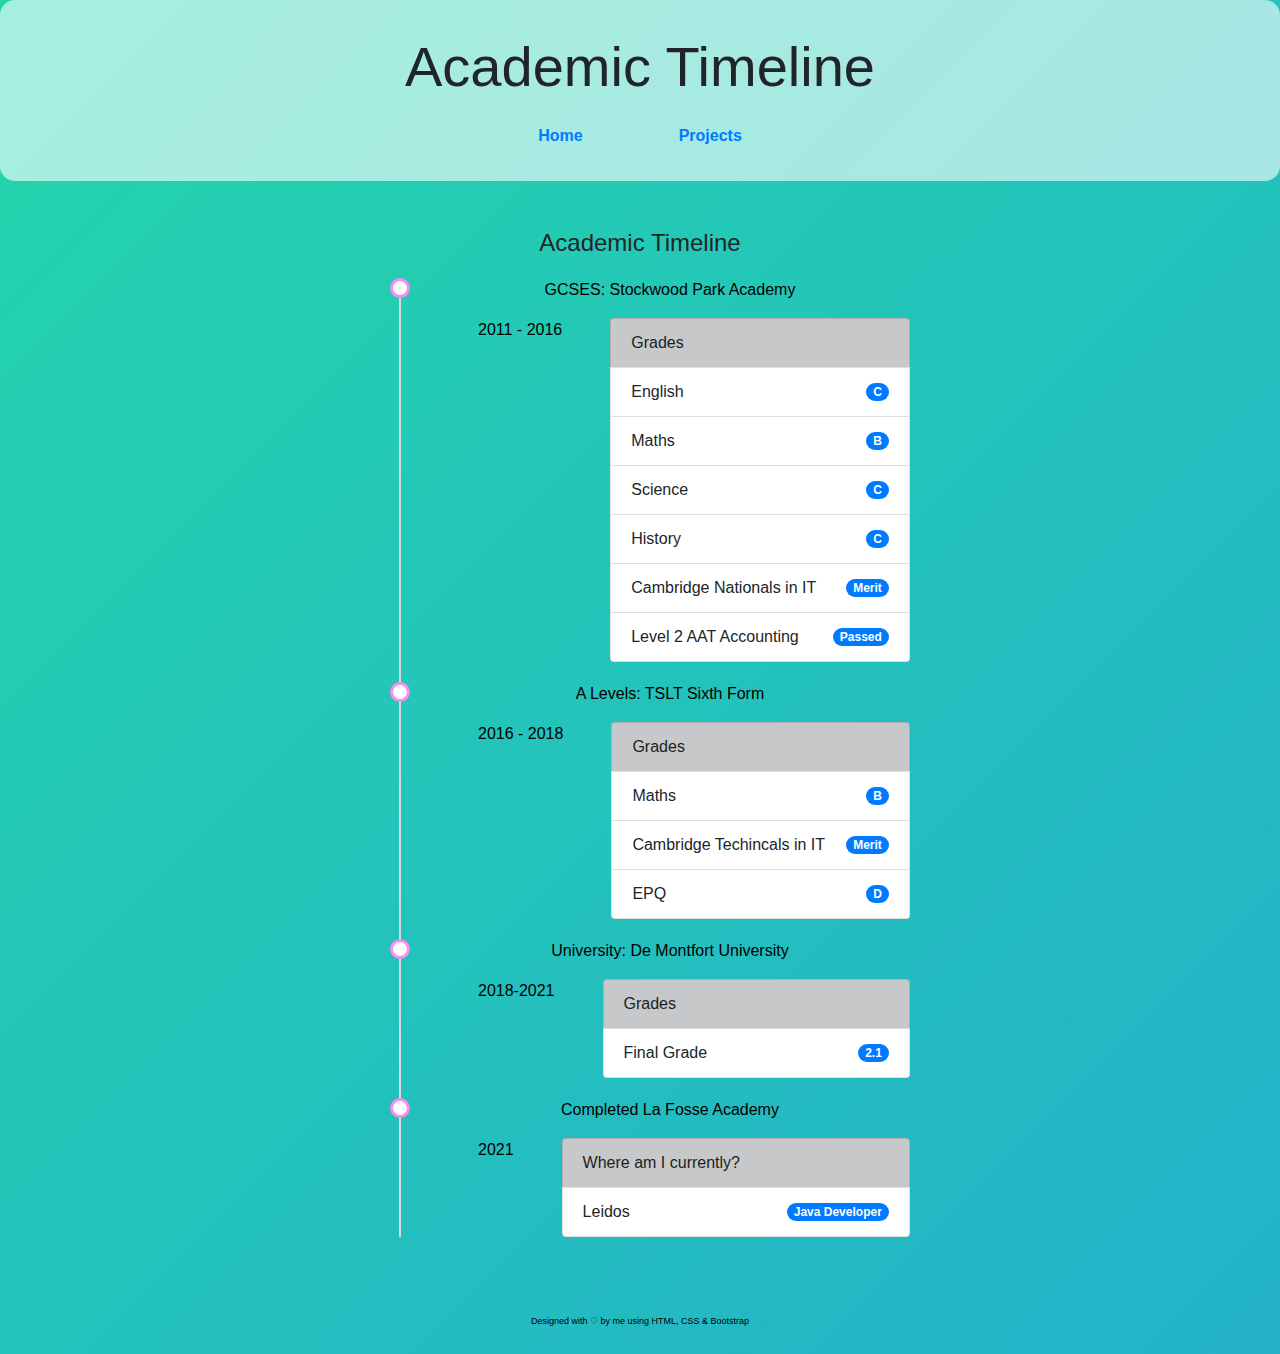
==== commit ad575164: "changed mentions of futureproof to la fosse" ====
--- a/about-me.html
+++ b/about-me.html
@@ -96,7 +96,7 @@
                                 </ul>
                             </li>
                             <li>
-                                <p>Completed Futureproof</p>
+                                <p>Completed La Fosse Academy</p>
 								<p class="d-none d-lg-block float-left px-5">2021</p>
 								<ul class="list-group">
 									<li class="list-group-item list-group-item-dark d-flex justify-content-between align-items-center">
